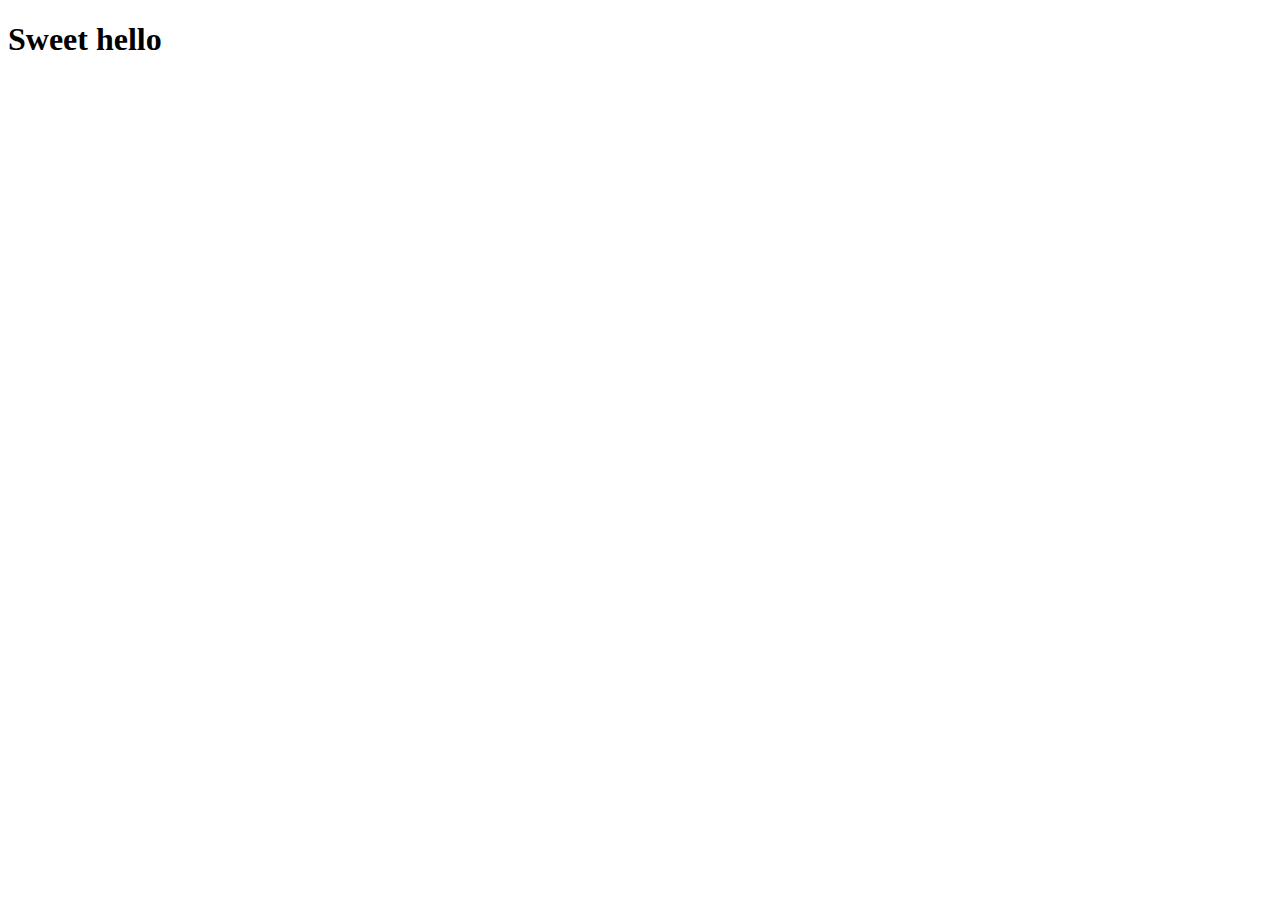
==== index.html @ 2919007a "add index" ====
<!DOCTYPE html>
<html lang="en">
<head>
    <meta charset="UTF-8">
    <meta name="viewport" content="width=device-width, initial-scale=1.0">
    <title>Document</title>
</head>
<body>
    <h1>Sweet hello</h1>
</body>
</html>
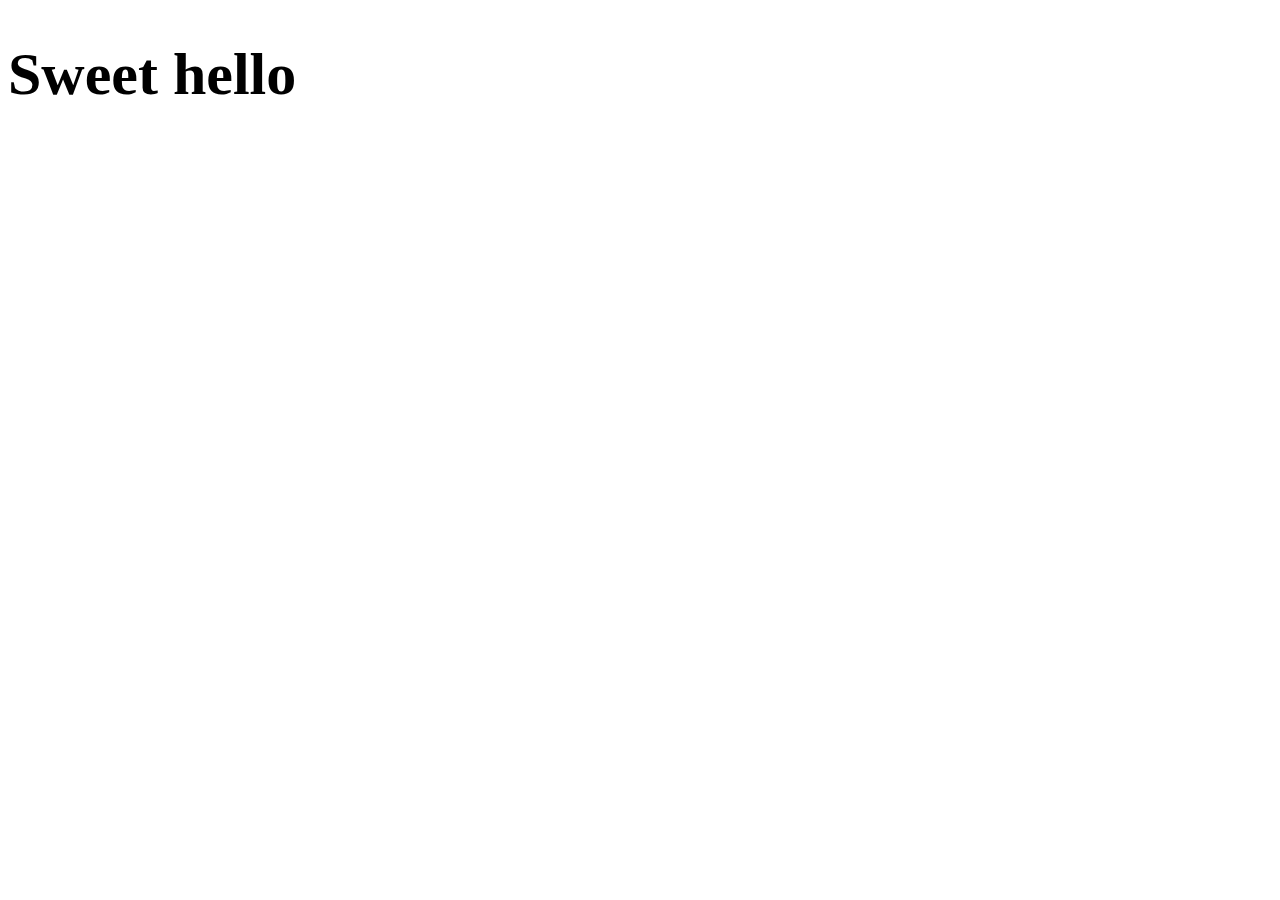
==== commit b68cce82: "add styles file and folder" ====
--- a/index.html
+++ b/index.html
@@ -4,6 +4,7 @@
     <meta charset="UTF-8">
     <meta name="viewport" content="width=device-width, initial-scale=1.0">
     <title>Document</title>
+    <link rel="stylesheet" href="/assets/styles/style.css">
 </head>
 <body>
     <h1>Sweet hello</h1>
--- a/assets/styles/style.css
+++ b/assets/styles/style.css
@@ -0,0 +1,3 @@
+h1 {
+    font-size: 60px;
+}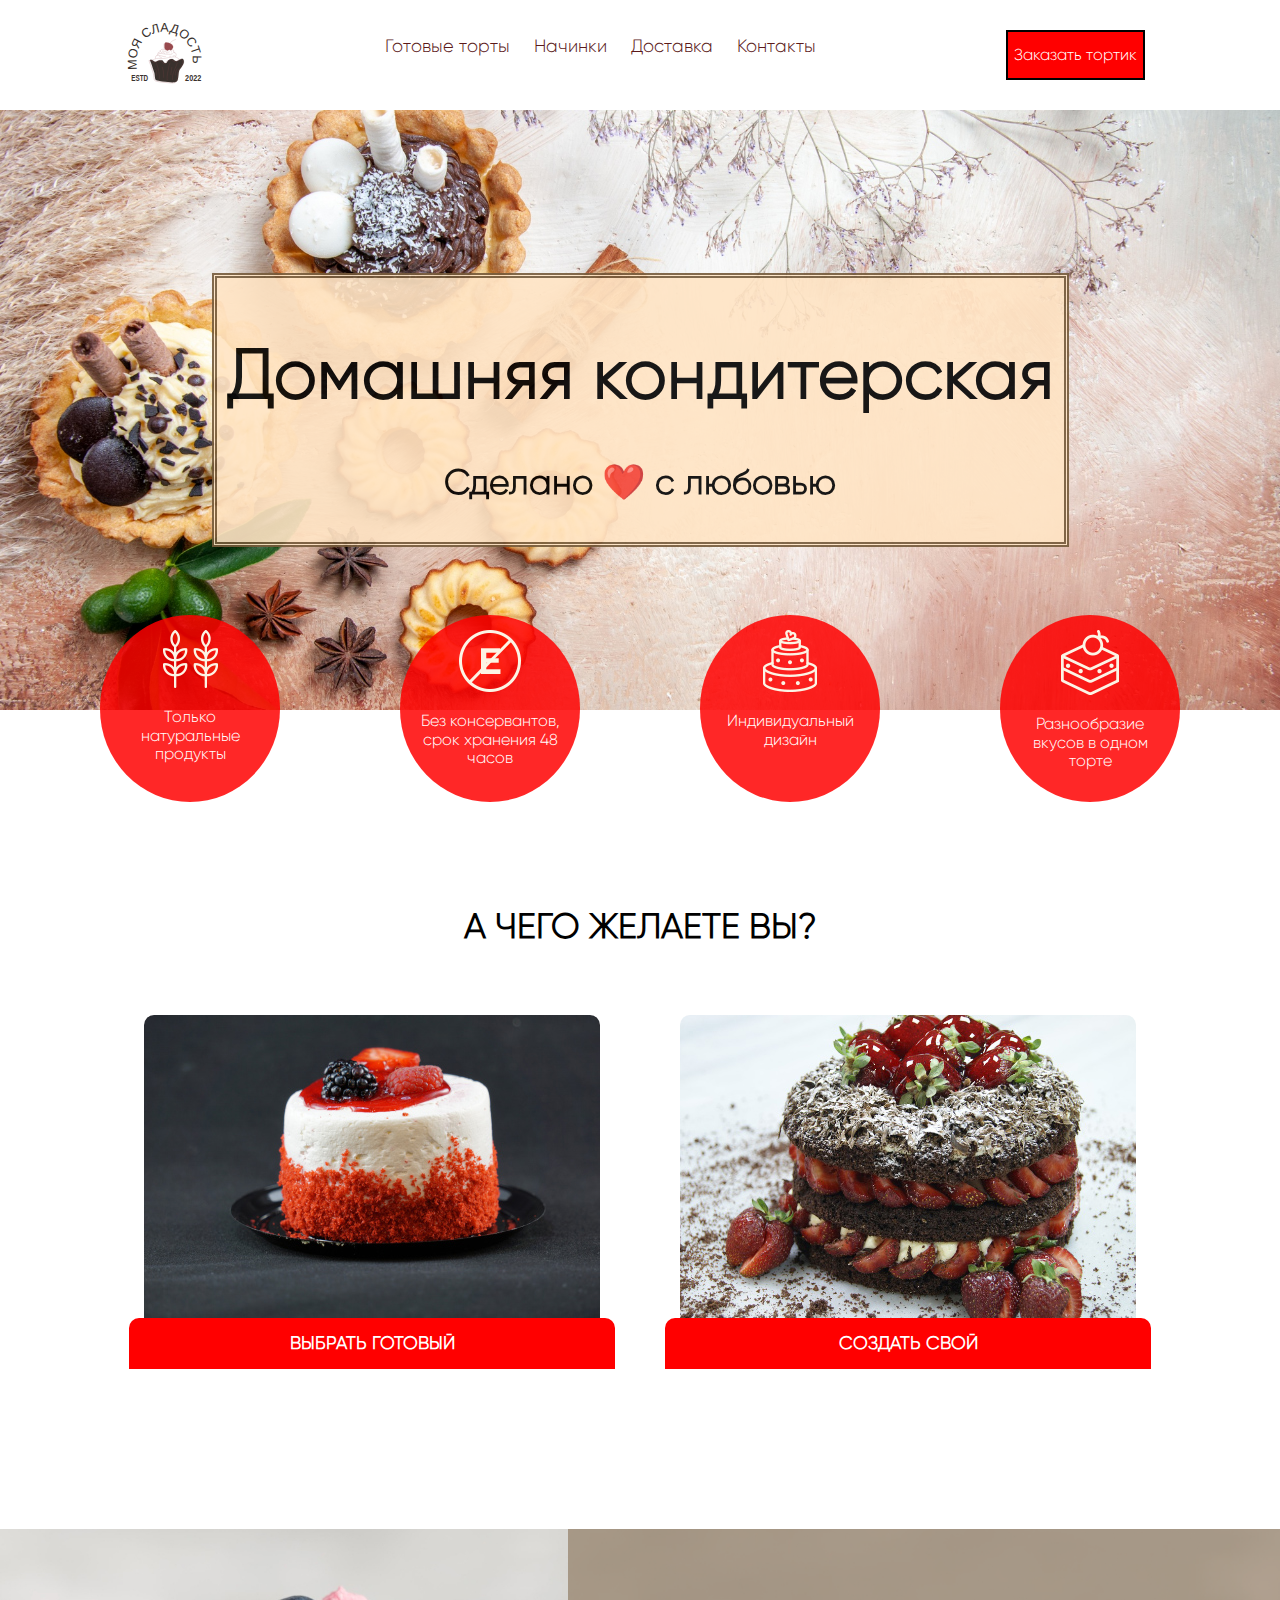
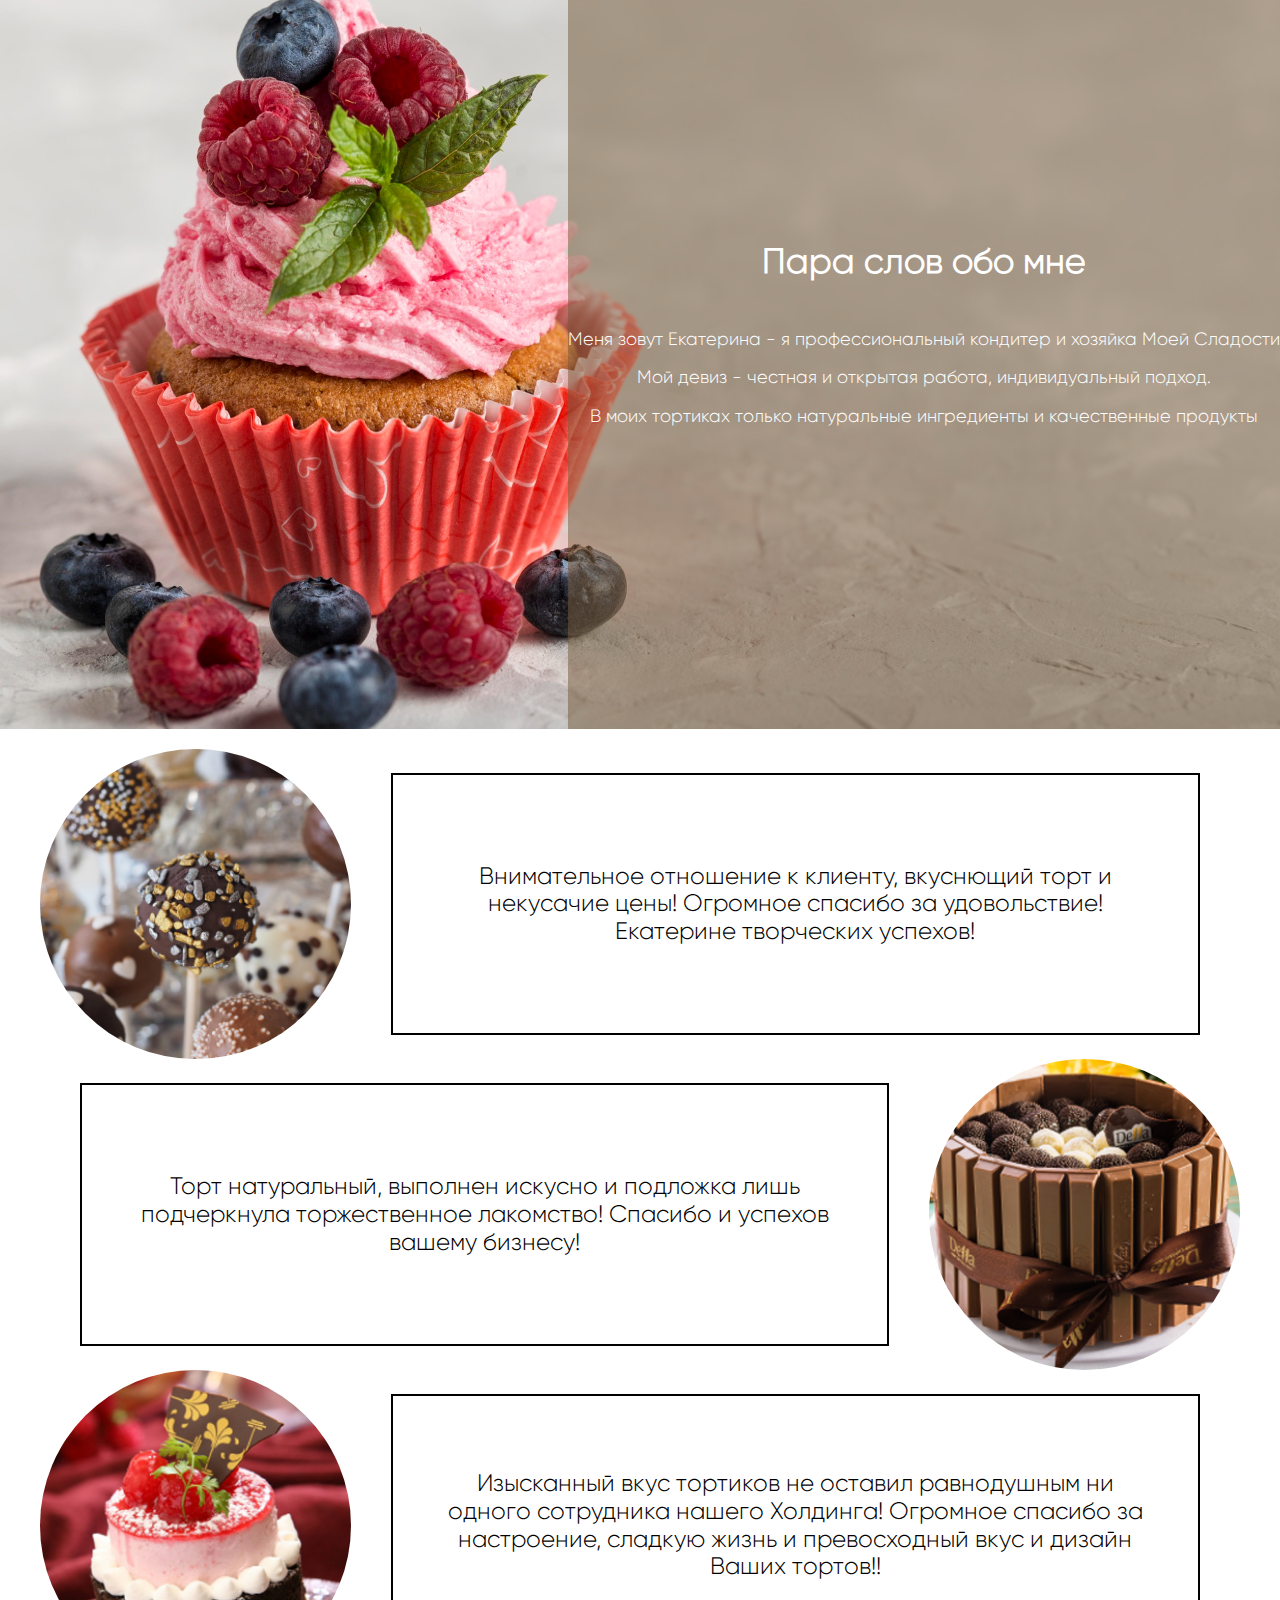
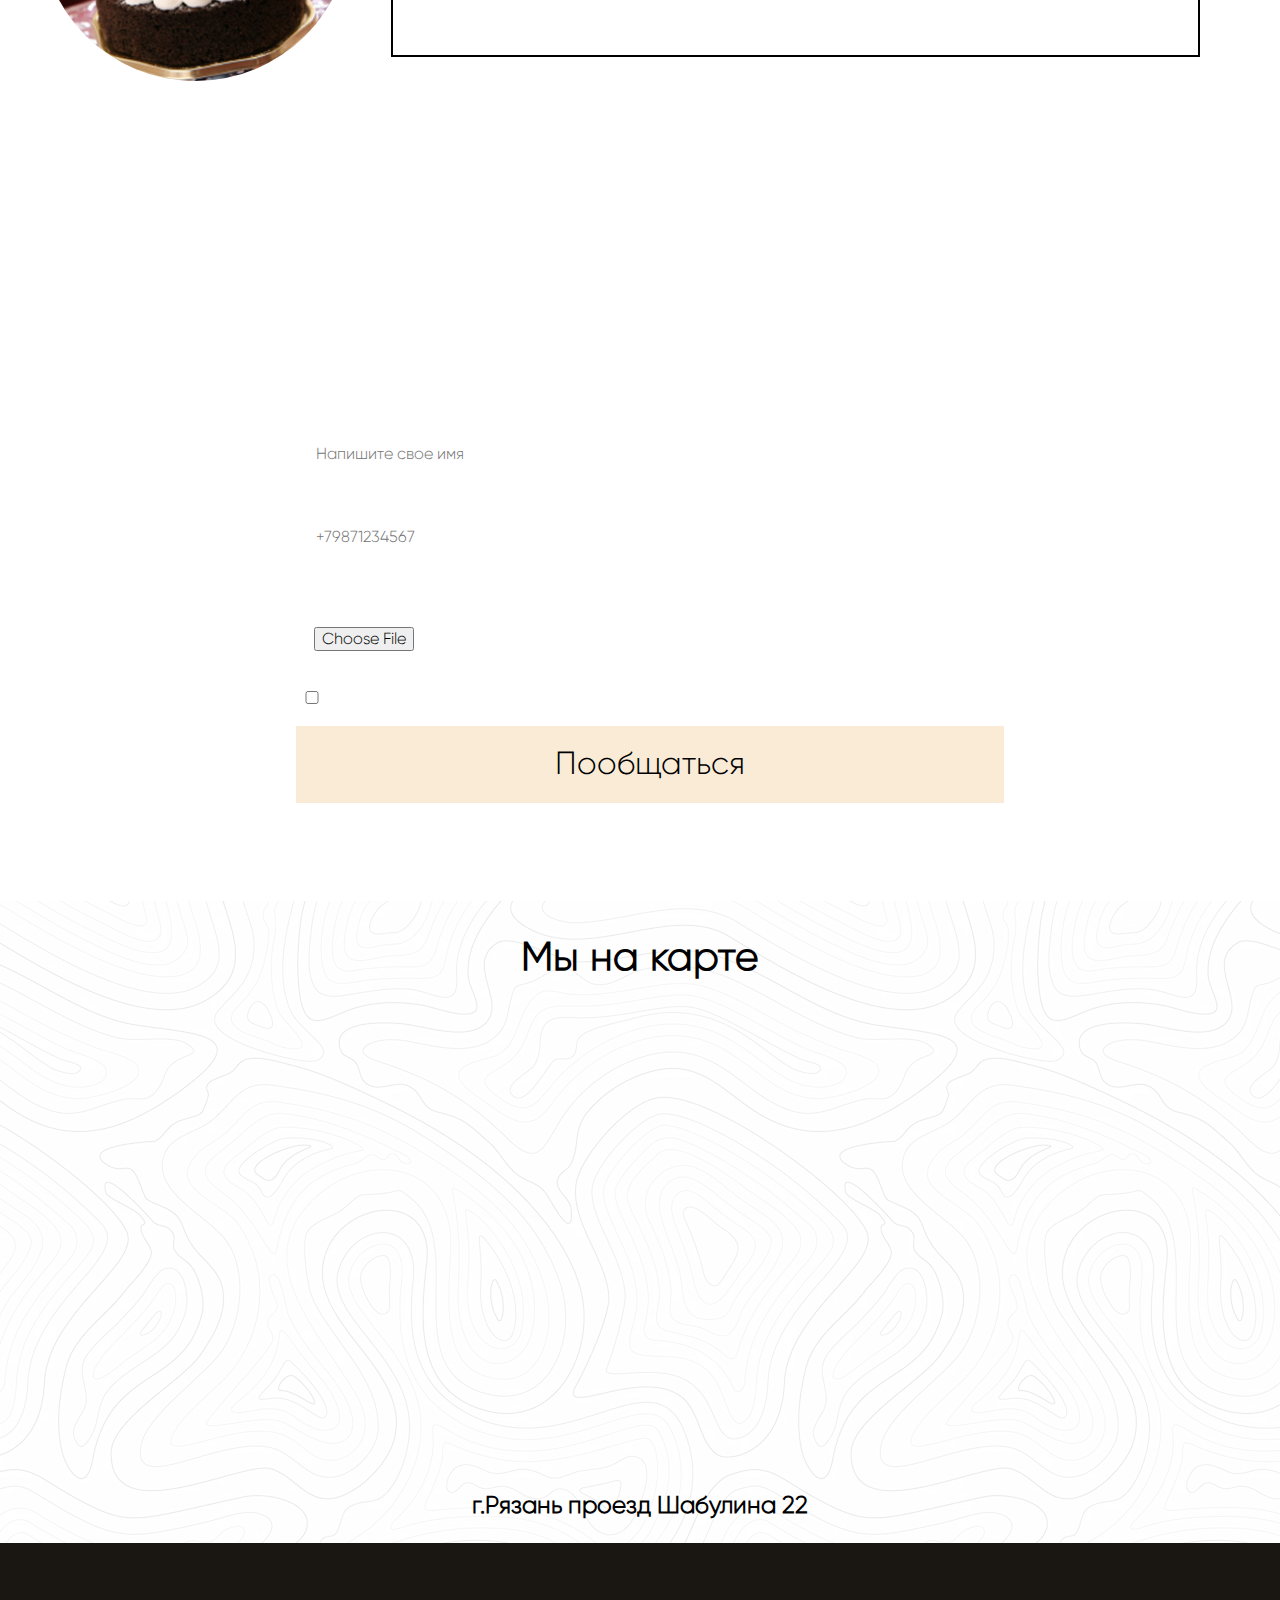
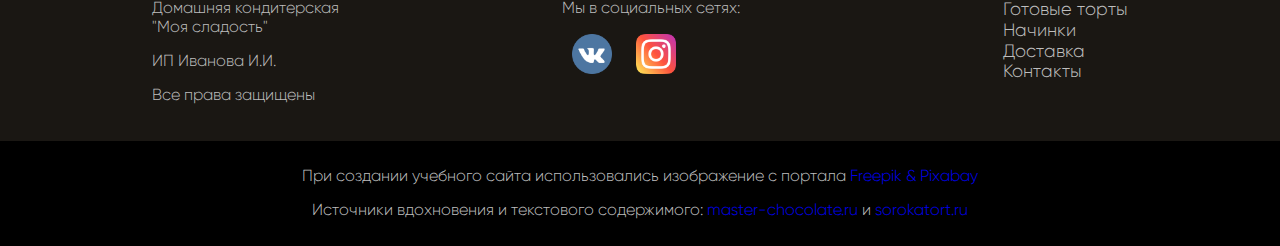
==== commit 9f358158: "Add files via upload" ====
--- a/index.html
+++ b/index.html
@@ -1,12 +1,248 @@
-<!DOCTYPE html>
-<html lang="en">
-<head>
-    <meta charset="UTF-8">
-    <meta name="viewport" content="width=device-width, initial-scale=1.0">
-    <title>Document</title>
-    <link rel="stylesheet" href="/assets/styles/style.css">
-</head>
-<body>
-    <h1>Sweet hello</h1>
-</body>
+<!DOCTYPE html>
+<html lang="en">
+<head>
+    <meta charset="UTF-8">
+    <meta http-equiv="X-UA-Compatible" content="IE=edge">
+    <meta name="viewport" content="width=device-width, initial-scale=1.0">
+    <title>Сладость</title>
+    <link rel="stylesheet" href="assets/styles/normalize.css">
+    <link rel="stylesheet" href="assets/styles/style.css">
+
+</head>
+<body>
+    <!-- Шапка сайта -->
+    <header>
+<div class="container" >
+            <nav>
+                <a href="index.html">
+                    <img src="assets/img/logo.svg" alt="logo" class="logo" width="80">
+                </a>
+                <ul>
+                    <li><a href="cakes.html">Готовые торты</a></li>
+                    <li><a href="filling.html">Начинки</a></li>
+                    <li><a href="delivery.html">Доставка</a></li>
+                    <li><a href="index.html#feedback">Контакты</a></li>
+                </ul>
+                <button>Заказать тортик</button>
+            </nav>
+</div>
+    </header>
+
+
+    <!-- Секция для главного рекламного баннера -->
+    <section class="banner">
+        <div class="content">
+                <h1>Домашняя кондитерская</h1>
+                <h2>Сделано ❤️ с любовью</h2>
+
+        </div>
+    </section>
+
+
+    <!-- Наши преимущества -->
+
+        <section class="advantages">
+            <div class="container" >
+            <div class="content">
+                <div class="advantage">
+                    <img src="assets/img/icons/icon_1.png" alt="натуральные продукты">
+                    <p>Только<br> натуральные продукты</p>
+                </div>
+                <div class="advantage">
+                    <img src="assets/img/icons/icon_2.png" alt="без консервантов">
+                    <p>Без консервантов,<br> срок хранения 48 часов</p>
+                </div>
+                <div class="advantage">
+                    <img src="assets/img/icons/icon_3.png" alt="Индивидуальный дизайн">
+                    <p>Индивидуальный дизайн</p>
+                </div>
+                <div class="advantage">
+                    <img src="assets/img/icons/icon_4.png" alt="разные вкусы">
+                    <p>Разнообразие вкусов в одном торте</p>
+                </div>
+            </div>
+        </div>
+        </section>
+
+
+
+    <!-- Секция для выбора услуг -->
+    <section class="select">
+        <div class="container">
+        <div class="content">
+            <h2>А ЧЕГО ЖЕЛАЕТЕ ВЫ?</h2>
+            <div class="select_caces">
+                <div class="select_cake">
+                    <img src="assets/img/select-cake-1.jpg" alt="выбрать готовый торт">
+                    <a href="cakes.html">ВЫБРАТЬ ГОТОВЫЙ</a>
+                </div>
+                <div class="select_cake">
+                    <img src="assets/img/select-cake-2.jpg" alt="Создать свой">
+                    <a href="index.html#feedback">СОЗДАТЬ СВОЙ</a>
+                </div>
+            </div>
+            </div>
+        </div>
+    </section>
+
+    <!-- Секция с блоком о компании -->
+    <section class="about"> 
+<!-- <div class="container" > -->
+            <div class="about_wrap">
+                <h2>Пара слов обо мне</h2>
+                <div class="about_text">
+                    <p>Меня зовут Екатерина - я профессиональный кондитер и хозяйка 
+                        Моей Сладости</p>
+                    <p>Мой девиз - честная и открытая работа, индивидуальный подход.
+                    </p>
+                    <p>В моих тортиках только натуральные ингредиенты и 
+                        качественные продукты</p>
+                </div>
+            </div>
+<!-- </div> -->
+    </section>
+
+    <!-- Секция с отзывами клиентов -->
+    <section class="reviews">
+<div class="container" >
+            <div class="content">
+                <div class="review">
+                    <div class="review_text">
+                        <img src="assets/img/reviews/review-1.jpg" alt="review1">
+                        <blockquote>Внимательное отношение к клиенту, вкуснющий торт и 
+                            некусачие цены! Огромное спасибо за удовольствие! Екатерине 
+                            творческих успехов!</blockquote>
+                            
+                    </div>
+                </div>
+                <div class="review" id="naoborot">
+                    <div class="review_text">
+                        <blockquote>Торт натуральный, выполнен искусно и подложка лишь 
+                            подчеркнула торжественное лакомство! Спасибо и успехов вашему 
+                            бизнесу!</blockquote>
+                        <img src="assets/img/reviews/review-2.jpg" alt="review2">
+    
+                    </div>
+                </div>
+                <div class="review">
+                    <div class="review_text">
+                        <img src="assets/img/reviews/review-3.jpg" alt="review3">
+                        <blockquote>Изысканный вкус тортиков не оставил равнодушным ни одного 
+                            сотрудника нашего Холдинга! Огромное спасибо за настроение, сладкую 
+                            жизнь и превосходный вкус и дизайн Ваших тортов!!
+                            </blockquote>
+                    </div>
+                </div>
+            </div>
+</div>
+    </section>
+
+    <!-- Форма обратной связи -->
+    <section class="feedback" id="feedback">
+        <div class="content">
+            <h2>Готов к заказу или не можешь определиться? Звони!</h2>
+            <a href="tel:+79991234567">
+                <h3>+7 (999) 123-45-67</h3>
+            </a>
+            <h4>или оставь свой номер и мы перезвоним сами</h4>
+            <form action="answer.html">
+            <div class="form_contact">
+                <input type="text" 
+                placeholder="Напишите свое имя" 
+                required pattern="[A-Za-zА-Яа-яЁё]{2,}"
+                name="" 
+                id="">
+                
+                <input 
+                type="tel" 
+                title="Например +79871234567" 
+                placeholder="+79871234567" 
+                required pattern="[0-9]{11}"
+                name="tel-number" 
+                id="tel-number">
+            
+            
+            </div>
+            <div class="form_download">
+                ЕСТЬ ФОТО ПРИМЕРА?
+                <label for="download">ЗАГРУЖАЙ ЗДЕСЬ</label>
+                <input type="file" 
+                name="download" 
+                id="download"
+                accept=".png, .jpg, .jpeg"
+                >
+
+            </div>
+            <div class="form_submit">
+                <input type="checkbox" 
+                name="personal" 
+                id="personal">
+                <label for="personal">Я согласен на обработку персональных данных</label>
+                <input type="submit" value="Пообщаться">
+
+
+
+
+
+            </div>
+           </form>
+        </div>
+    </section>
+
+
+    <!-- Секция с картой -->
+    <section class="map">
+        <div class="content">
+            <h2>Мы на карте</h2>
+            <iframe src="https://www.google.com/maps/embed?pb=!1m18!1m12!1m3!1d2307.9755323987715!2d39.664389!3d54.6572559!2m3!1f0!2f0!3f0!3m2!1i1024!2i768!4f13.1!3m3!1m2!1s0x4149e2deec0441eb%3A0x2043559af0b2c6e8!2z0L_RgC4g0KjQsNCx0YPQu9C40L3QsCwgMjIsINCg0Y_Qt9Cw0L3RjCwg0KDRj9C30LDQvdGB0LrQsNGPINC-0LHQuy4sIDM5MDAxMA!5e0!3m2!1sru!2sru!4v1700488167716!5m2!1sru!2sru" 
+            width="1000" height="450" 
+            style="border:0;" allowfullscreen="" 
+            loading="lazy" referrerpolicy="no-referrer-when-downgrade"></iframe>
+            <h3>г.Рязань проезд Шабулина 22</h3>
+        </div>
+    </section>
+
+    <!-- Подвал сайта -->
+    <footer>
+<div class="container" >
+            <div class="content">
+                <div class="footer_main">
+                    <div class="footer_info">
+                        <p>Домашняя кондитерская<br>"Моя сладость"</p>
+                        <p>ИП Иванова И.И.</p>
+                        <p>Все права защищены</p>
+                    </div>
+                    <div class="footer_social">
+                        <p>Мы в социальных сетях:</p>
+    
+                        <a href="vk.com">
+                            <img width="40px" src="assets/img/icons/vk.png" alt="vk_icon">
+                            <!-- Вконтакте -->
+                        </a>
+    
+                        <a href="insta.com">
+                            <img width="40px" src="assets/img/icons/insta.png" alt="insta_icon">
+                            <!-- Инста -->
+                        </a>
+                    </div>
+                    <div class="footer_menu">
+                        <nav>
+                            <ul>
+                                <li>Готовые торты</li>
+                                <li>Начинки</li>
+                                <li>Доставка</li>
+                                <li>Контакты</li>
+                            </ul>
+                        </nav>
+                    </div>
+                </div>
+
+            </div>
+</div>
+<div class="footer_add">
+    <p>При создании учебного сайта использовались изображение с портала <a href="https://freepik.com">Freepik & Pixabay</a> </p>
+    <p>Источники вдохновения и текстового содержимого: <a href="https://master-chocolate.ru">master-chocolate.ru</a> и <a href="https://sorokatort.ru">sorokatort.ru</a> </p>
+</div>
+    </footer>
+</body>
 </html>--- a/assets/styles/style.css
+++ b/assets/styles/style.css
@@ -1,3 +1,440 @@
-h1 {
-    font-size: 60px;
+@import url('https://fonts.googleapis.com/css2?family=Comforter&family=Rubik+Moonrocks&display=swap');
+
+
+@font-face {
+    font-family: 'Gilroy';
+    src: url('../fonts/Gilroy/Gilroy-Light.otf');
+    font-weight: normal;
+    font-style: normal;
+}
+
+body {
+    /* font-family: 'Arial', sans-serif; */
+    font-family: 'Gilroy', sans-serif;
+    padding: 0;
+    /* background-color: bisque; */
+}
+
+
+h1, h2, h3 {
+        /* font-family: 'Comforter', cursive; */
+    font-family: 'Gilroy', sans-serif;
+}
+
+h1 {
+    font-size: 70px;
+}
+
+h2 {
+    font-size: 35px;
+}
+
+h3 {
+    font-size: 24px;
+}
+
+
+.container {
+    display: block;
+    max-width: 1200px;
+    margin: auto;
+    padding: 20px
+}
+
+a {
+    text-decoration: none;
+}
+
+/* HEADER */
+header nav {
+    display: flex;
+    justify-content: space-around;
+}
+
+header nav ul {
+    list-style-type: none;
+    padding-inline-start: 0px;
+
+}
+
+header nav ul li {
+    display: inline;
+    font-size: large;
+
+}
+
+header nav ul li a {
+    color: rgb(91, 25, 25);
+    padding: 10px;
+}
+
+header button {
+    background-color: red;
+    color: white;
+    border: black 2px solid;
+    margin: 10px;
+    cursor: pointer;
+}
+
+/* BANNER */
+
+.banner {
+    background-image: url('../img/backs/top-view-from-afar-sweets-cinnamon-cupcakes-cookies-citrus-fruits-star-anise.jpg');
+    background-position: center center;
+    background-size: cover;
+    min-height: 600px;
+    display: flex;
+    align-items: center;
+    text-align: center;
+
+}
+
+.banner .content {
+    margin: auto;
+    font-size: xx-large;
+    color: black;
+    border : 5px double rgb(117, 90, 58);
+    padding: 10px;
+    background-color: bisque; 
+    filter: opacity(0.9);
+}
+
+/* ADVANTAGES */
+
+.advantages {
+    margin: -140px;
+}
+
+.advantages .content {
+    /* background-color: rgb(117, 90, 58); */
+    display: flex;
+    justify-content: space-around;
+}
+
+.advantages .content .advantage {
+    color: white;
+    margin-top: 25px;
+    margin-bottom: 25px;
+    margin-left: 20px;
+    margin-right: 20px;
+    text-align: center;
+    max-width: 150px;
+}
+
+.advantage {
+    border-radius: 50%;
+    background-color: rgba(255, 0, 0, 0.847);
+    padding: 15px;
+    /* box-shadow: 0px 0px 50px rgba(255, 0, 0, 0.5); */
+}
+
+.advantage:hover {
+    /* box-shadow: 0px 0px 50px rgba(0, 0, 0, 0.5); */
+}
+
+
+/* SELECT */
+
+
+
+.select {
+    margin-top: 150px;
+    margin-bottom: 100px;
+    min-height: 500px;
+    display: flex;
+    justify-content: center;
+    align-items: center;
+    text-align: center;
+    /* background-color: rgb(117, 90, 58, 0.5) */
+}
+
+.select .content {
+    display: flex;
+    flex-direction: column;
+    justify-content: space-around;
+    align-items: center;
+    text-align: center;
+    margin: auto;
+}
+
+
+.select h2 {
+    text-align: center;
+}
+
+.select_caces {
+    display: flex;
+
+}
+
+.select_cake {
+    /* margin-right: auto; */
+    display: flex;
+    flex-direction: column;
+    align-items: center;
+    margin: 20px;
+    padding: 20px;
+}
+    
+.select_cake img {
+    border-radius: 10px 10px 0px 0px;
+}
+
+.select_cake a {
+    margin: 0px;
+    padding: 20px;
+    border-radius: 10px 10px 0px 0px;
+
+    background-color: red;
+    padding: 15px;
+    display: block;
+    width: 100%;
+    text-align: center;
+    font-size: large;
+    font-weight: 700;
+    color: white;
+    justify-content: space-around;
+}
+
+/* ABOUT */
+
+.about {
+    background-image: url('../img/backs/front-view-view-tasty-cupcake-with-strawberry-cream.jpg');
+    background-position: center center;
+    background-size: cover;
+    min-height: 800px;
+    display: flex;
+    align-items: center;
+    justify-content: flex-end;
+    /* background-color: bisque; */
+    /* text-align: center; */
+    
+}
+
+.about_wrap {
+    display: flex;
+    flex-direction: column;
+    justify-content: center;
+    align-items: center;
+    text-align: center;
+    background-color: rgb(117, 90, 58, 0.5);
+    min-height: 800px;
+
+}
+
+.about_wrap h2 {
+    color: white;
+}
+
+.about_text {
+    font-size: large;
+    font-weight: 100;
+    color: white;
+
+}
+
+/* REVIEWS */
+
+.reviews .content {
+    display: flex;
+    flex-direction: column;
+}
+
+.review_text {
+    display: flex;
+}
+
+#naoborot {
+    /* flex-direction: row-reverse; */
+}
+
+.review_text img {
+    width: 30%;
+    border-radius: 50%;
+}
+
+.review_text blockquote {
+   border: 2px solid black;
+   /* background-color: aqua; */
+   /* margin: 0.5rem;
+   padding: 0.5rem; */
+   width: 70%;
+   display: flex;
+   flex-direction: column;
+   justify-content: center;
+   align-items: center;
+   text-align: center;
+   /* vertical-align: baseline; */
+   /* vertical-align: middle; */
+   /* margin: auto; */
+   padding: 40px;
+   font-size: x-large;
+
+
+}
+
+.review {
+    display: flex;
+}
+
+/* FEEDBACK */
+
+.feedback, .feedback h3 {
+    color: white;
+}
+
+.feedback input {
+    width: 100%;
+    margin: 10px;
+    padding: 20px;
+    background: transparent;
+    border: white 2px solid;
+    color: white;
+
+}
+
+#download {
+    border: 0;
+    /* background-color: aqua; */
+}
+
+#personal {
+    width: 5%;
+}
+
+#feedback > div > form > div.form_submit > input[type=submit]:nth-child(3) {
+    width: 100%;
+    background-color: antiquewhite;
+    color: black;
+    font-size: xx-large;
+}
+}
+
+.feedback input::placeholder {
+    color: white;
+}
+
+.feedback input:active {
+    border: wheat 2px solid;
+}
+
+.feedback .content {
+    /* background-color: bisque; */
+    background-image: url('../img/backs/call.jpeg');
+    background-position: center center;
+    background-size: cover;
+    background-attachment: fixed;
+    min-height: 800px;
+    display: flex;
+    flex-direction: column;
+    align-items: center;
+    justify-content: center;
+}
+
+.feedback a {
+    font-size: x-large;
+    text-decoration: none;
+    color: black;
+
+}
+
+.feedback h2 {
+    font-size: xx-large;
+
+}
+
+/* MAP */
+
+/* .map {
+    position: relative;
+} */
+
+.map {
+    background: 
+    url(../img/patterns/p1.avif),
+    /* red; */
+    rgba(255, 255, 255, 0.883);
+    /* linear-gradient(#00A8DE, #FFF) fixed; */
+    /* background-image: url(../img/patterns/p1.avif); */
+     /* Режим наложения */
+    /* background-blend-mode: luminosity; */
+    background-blend-mode: screen;
+    display: flex;
+    align-items: center;
+    justify-content: center;
+    text-align: center;
+}
+
+.map .content {
+    /* background-color: rgb(89, 89, 89); */
+}
+
+.map iframe {
+    border: gray 2px solid;
+
+}
+
+.map h2 {
+    font-size: 40px;
+}
+
+/* .map::after {
+    background-color: white;
+    opacity: 0.6;
+    content: '';
+    position: absolute;
+    top: 0;
+    left: 0;
+    width: 100%;
+    height: 100%;
+} */
+
+/* FOOTER */
+
+footer {
+    background-color: rgb(26 23 19);
+    color: rgb(190, 190, 190);
+    padding-top: 20px;
+    padding-bottom: 0px;
+    margin: 0px;
+}
+
+.footer_main {
+    display: flex;
+    justify-content: space-around;
+}
+
+footer nav ul {
+    list-style-type: none;
+}
+
+footer nav ul li {
+    font-size: large;
+}
+
+.footer_add {
+    text-align: center;
+    background-color: black;
+    padding: 10px;
+}
+
+.footer_social a {
+    padding: 10px;
+    /* margin: auto;
+    text-align: center; */
+}
+
+
+
+/* Страница Начинки */
+
+section.filling-section .content{
+    display: flex;
+    flex-wrap: wrap;
+    /* flex-direction: row; */
+}
+
+section.filling-section .content h2 {
+    width: 100%;
+    text-align: center;
 }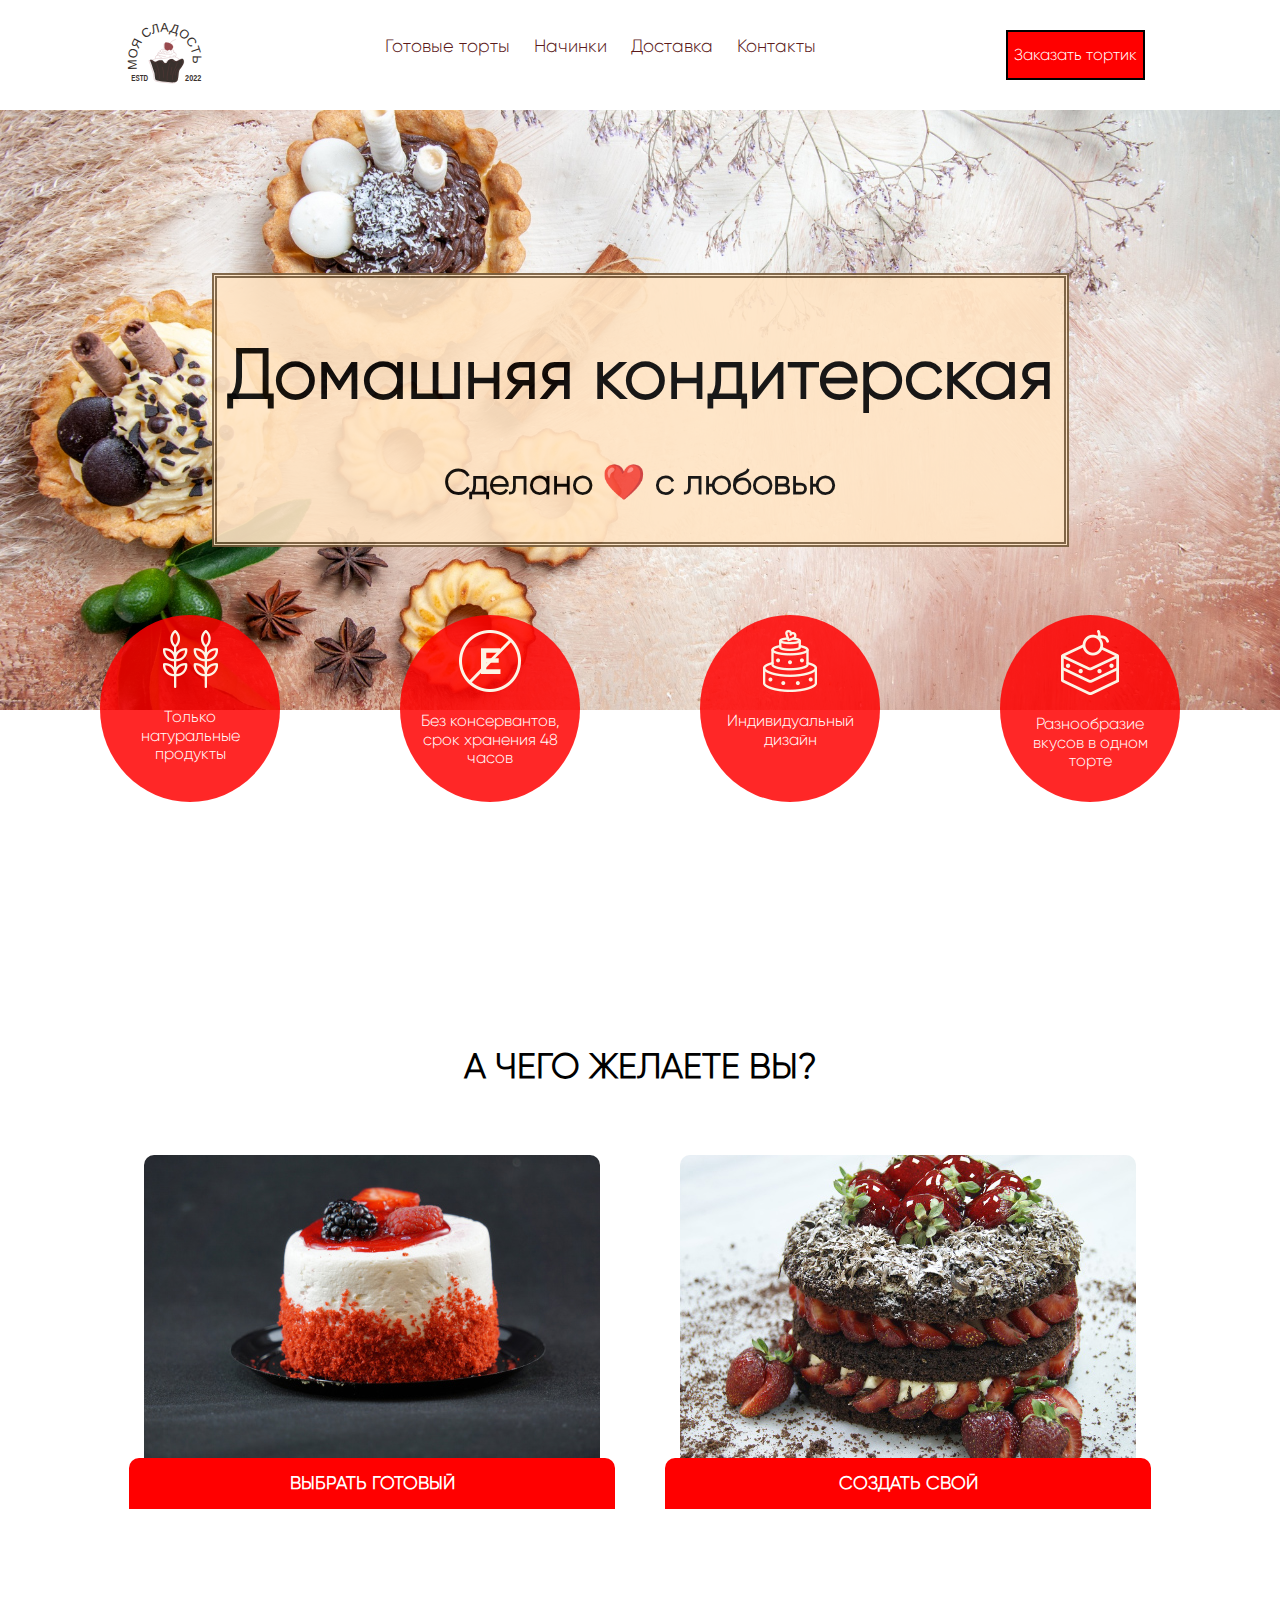
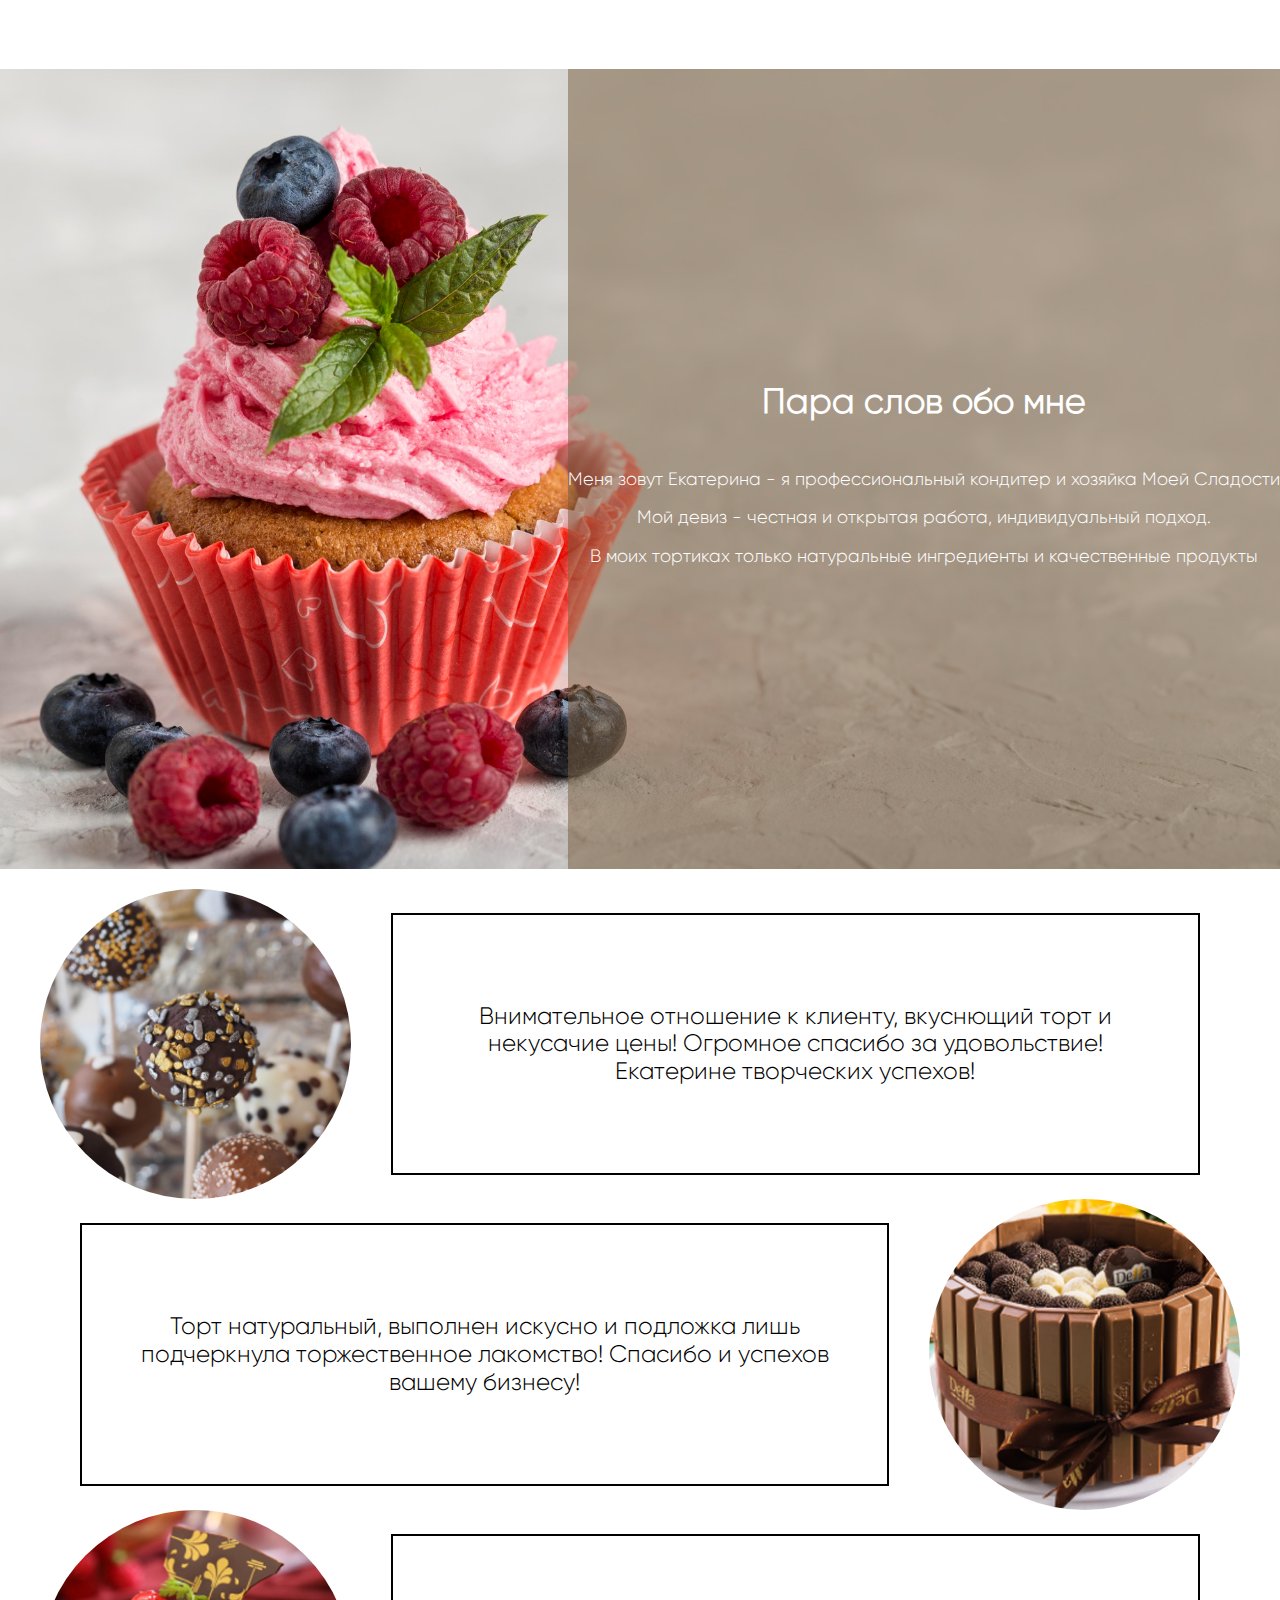
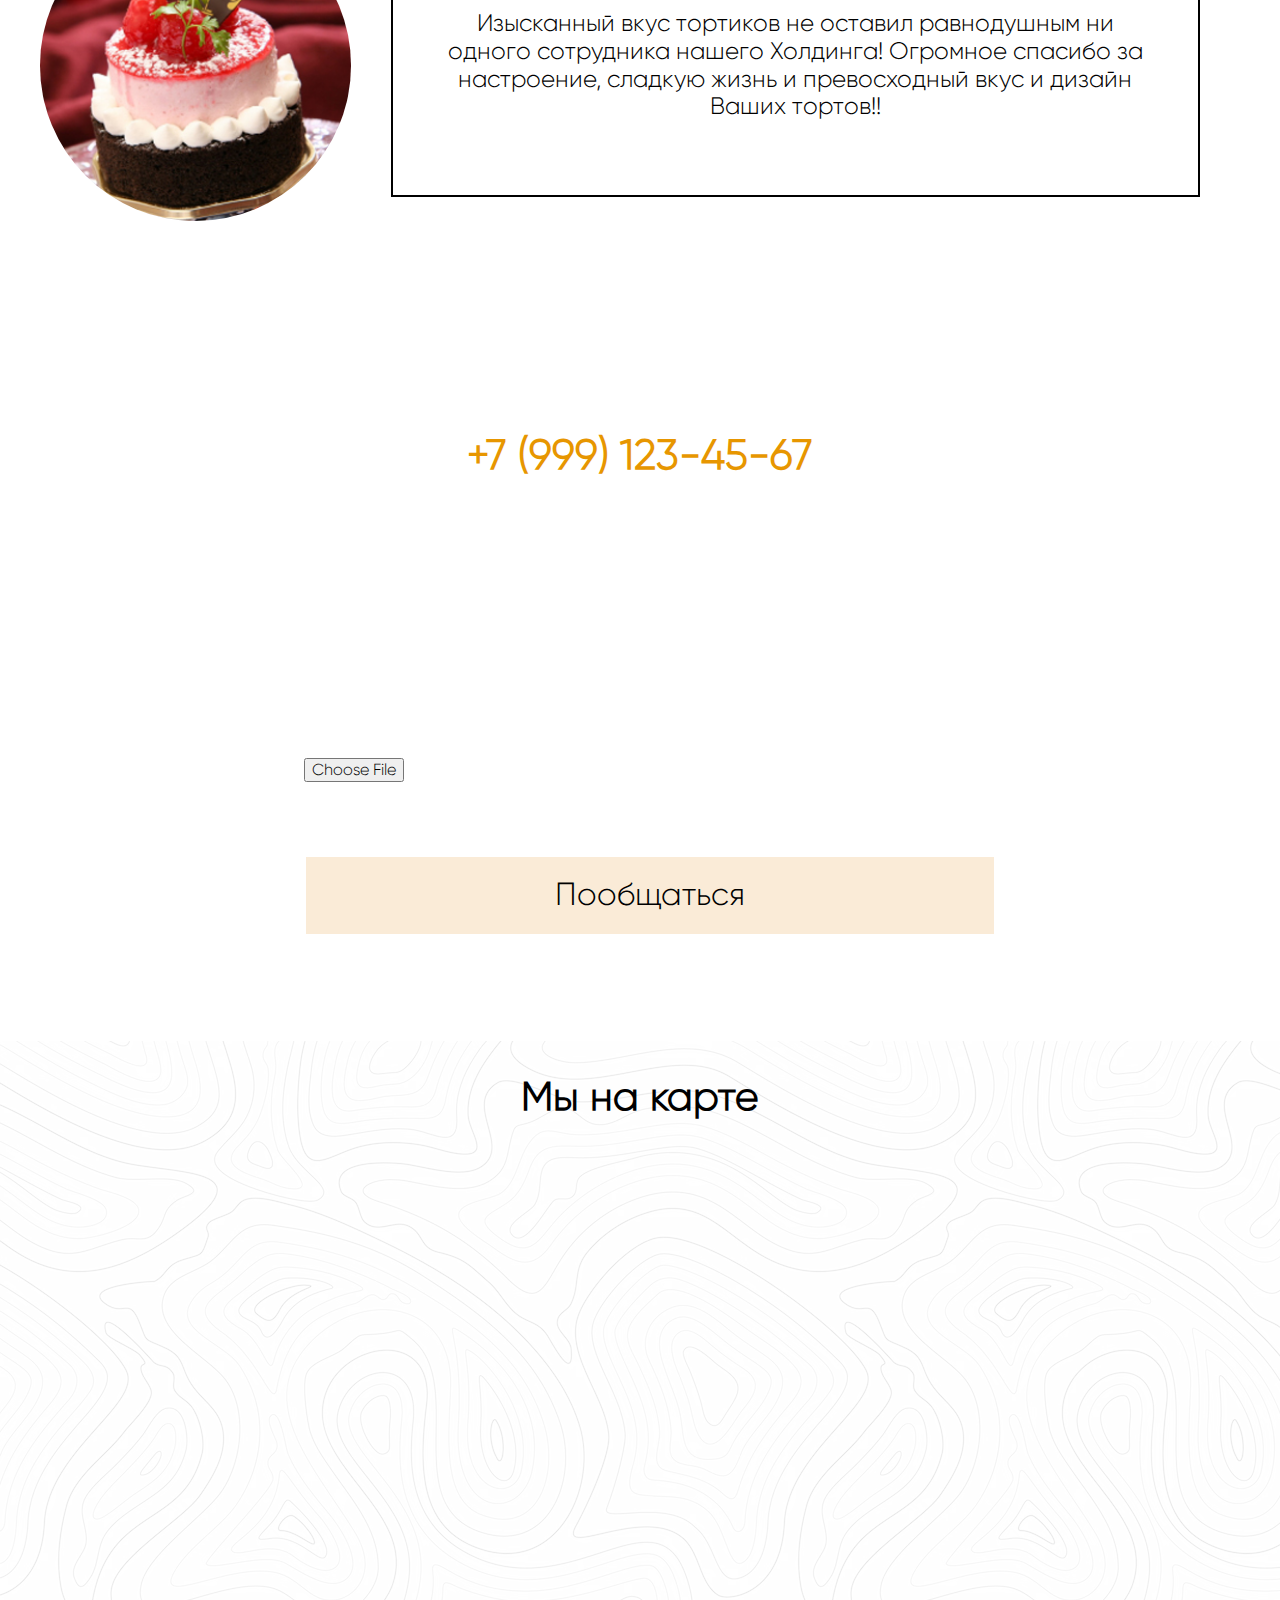
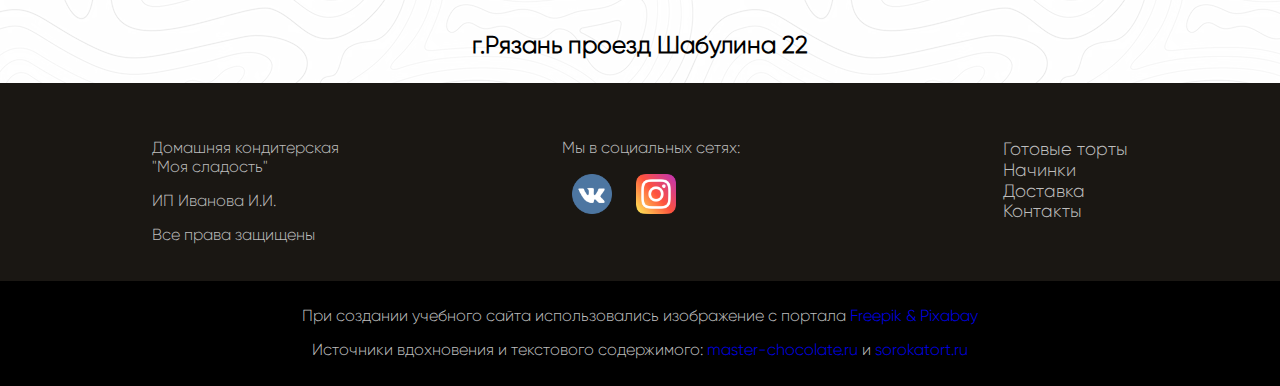
==== commit 6213b48a: "последний штрих" ====
--- a/index.html
+++ b/index.html
@@ -7,7 +7,7 @@
     <title>Сладость</title>
     <link rel="stylesheet" href="assets/styles/normalize.css">
     <link rel="stylesheet" href="assets/styles/style.css">
-
+    <link rel="stylesheet" href="assets/styles/mobile.css">
 </head>
 <body>
     <!-- Шапка сайта -->
@@ -140,11 +140,11 @@
     <!-- Форма обратной связи -->
     <section class="feedback" id="feedback">
         <div class="content">
-            <h2>Готов к заказу или не можешь определиться? Звони!</h2>
+            <h2>Готов заказать или не определился? Звони!</h2>
             <a href="tel:+79991234567">
                 <h3>+7 (999) 123-45-67</h3>
             </a>
-            <h4>или оставь свой номер и мы перезвоним сами</h4>
+            <h4>... или оставь свой номер и мы перезвоним</h4>
             <form action="answer.html">
             <div class="form_contact">
                 <input type="text" 
--- a/assets/styles/style.css
+++ b/assets/styles/style.css
@@ -1,5 +1,6 @@
-@import url('https://fonts.googleapis.com/css2?family=Comforter&family=Rubik+Moonrocks&display=swap');
-
+/* * {
+    box-sizing: border-box;
+} */
 
 @font-face {
     font-family: 'Gilroy';
@@ -9,46 +10,35 @@
 }
 
 body {
-    /* font-family: 'Arial', sans-serif; */
     font-family: 'Gilroy', sans-serif;
     padding: 0;
-    /* background-color: bisque; */
-}
-
-
-h1, h2, h3 {
-        /* font-family: 'Comforter', cursive; */
-    font-family: 'Gilroy', sans-serif;
-}
-
-h1 {
-    font-size: 70px;
-}
-
-h2 {
-    font-size: 35px;
-}
-
-h3 {
-    font-size: 24px;
-}
-
+}
+
+h1, h2, h3 {font-family: 'Gilroy', sans-serif;}
+h1 {font-size: 70px;}
+h2 {font-size: 35px;}
+h3 {font-size: 24px;}
+
+a {
+    text-decoration: none;
+}
 
 .container {
     display: block;
+    width: 100%;
     max-width: 1200px;
     margin: auto;
     padding: 20px
 }
 
-a {
-    text-decoration: none;
-}
-
-/* HEADER */
+
+
+/* #region HEADER */
+
 header nav {
     display: flex;
     justify-content: space-around;
+
 }
 
 header nav ul {
@@ -60,7 +50,6 @@
 header nav ul li {
     display: inline;
     font-size: large;
-
 }
 
 header nav ul li a {
@@ -76,7 +65,9 @@
     cursor: pointer;
 }
 
-/* BANNER */
+/* #endregion */
+
+/* #region BANNER */
 
 .banner {
     background-image: url('../img/backs/top-view-from-afar-sweets-cinnamon-cupcakes-cookies-citrus-fruits-star-anise.jpg');
@@ -99,14 +90,15 @@
     filter: opacity(0.9);
 }
 
-/* ADVANTAGES */
+/* #endregion */
+
+/* #region ADVANTAGES */
 
 .advantages {
-    margin: -140px;
+    margin-top: -140px;
 }
 
 .advantages .content {
-    /* background-color: rgb(117, 90, 58); */
     display: flex;
     justify-content: space-around;
 }
@@ -125,17 +117,11 @@
     border-radius: 50%;
     background-color: rgba(255, 0, 0, 0.847);
     padding: 15px;
-    /* box-shadow: 0px 0px 50px rgba(255, 0, 0, 0.5); */
-}
-
-.advantage:hover {
-    /* box-shadow: 0px 0px 50px rgba(0, 0, 0, 0.5); */
-}
-
-
-/* SELECT */
-
-
+}
+
+/* #endregion */
+
+/* #region SELECT */
 
 .select {
     margin-top: 150px;
@@ -145,7 +131,6 @@
     justify-content: center;
     align-items: center;
     text-align: center;
-    /* background-color: rgb(117, 90, 58, 0.5) */
 }
 
 .select .content {
@@ -196,7 +181,9 @@
     justify-content: space-around;
 }
 
-/* ABOUT */
+/* #endregion */
+
+/* #region ABOUT */
 
 .about {
     background-image: url('../img/backs/front-view-view-tasty-cupcake-with-strawberry-cream.jpg');
@@ -232,8 +219,9 @@
     color: white;
 
 }
-
-/* REVIEWS */
+/* #endregion */
+
+/* #region REVIEWS */
 
 .reviews .content {
     display: flex;
@@ -242,10 +230,6 @@
 
 .review_text {
     display: flex;
-}
-
-#naoborot {
-    /* flex-direction: row-reverse; */
 }
 
 .review_text img {
@@ -277,12 +261,77 @@
     display: flex;
 }
 
-/* FEEDBACK */
-
+/* #endregion */
+
+/* #region FEEDBACK */
+
+input[type=checkbox] {
+    position: relative;
+      cursor: pointer;
+}
+input[type=checkbox]:before {
+    content: "";
+    display: block;
+    position: absolute;
+    width: 30px;
+    height: 30px;
+
+    left: 10px;
+    top: -5px;
+    background-color:#ffffff;
+}
+input[type=checkbox]:checked:before {
+    content: "";
+    display: block;
+    position: absolute;
+    width: 30px;
+    height: 30px;
+
+    background-color:#ef3d1e;
+}
+input[type=checkbox]:checked:after {
+    content: "";
+    display: block;
+    width: 13px;
+    height: 20px;
+    border: solid white;
+    border-width: 0 2px 2px 0;
+    -webkit-transform: rotate(45deg);
+    -ms-transform: rotate(45deg);
+    transform: rotate(45deg);
+    position: absolute;
+    top: -6px;
+    left: 17px;
+}
+input[type=submit] {
+    cursor: pointer;
+   
+}
+input::placeholder {
+    font-weight: lighter;
+    opacity: 1;
+    color: rgb(255, 235, 210);
+    font-size: large;
+  }
+input[type=file] {
+	/* box-shadow: 0 0 0 0.2rem rgba(0,123,255,.25); */
+    margin: 0;
+    padding: 0px 0;
+    display: inline-block;
+}
+.form_contact {
+    color: white;
+
+}
+.form_contact input {
+    margin: 0;
+}
+.form_download {
+    margin-left: 10px;
+}
 .feedback, .feedback h3 {
     color: white;
 }
-
 .feedback input {
     width: 100%;
     margin: 10px;
@@ -292,32 +341,26 @@
     color: white;
 
 }
-
 #download {
     border: 0;
-    /* background-color: aqua; */
-}
-
+    padding-left: 0;
+    margin-left: 0;
+}
 #personal {
     width: 5%;
 }
-
 #feedback > div > form > div.form_submit > input[type=submit]:nth-child(3) {
     width: 100%;
     background-color: antiquewhite;
     color: black;
     font-size: xx-large;
 }
-}
-
 .feedback input::placeholder {
     color: white;
 }
-
 .feedback input:active {
     border: wheat 2px solid;
 }
-
 .feedback .content {
     /* background-color: bisque; */
     background-image: url('../img/backs/call.jpeg');
@@ -330,24 +373,26 @@
     align-items: center;
     justify-content: center;
 }
-
 .feedback a {
     font-size: x-large;
     text-decoration: none;
     color: black;
 
 }
-
 .feedback h2 {
     font-size: xx-large;
 
 }
-
-/* MAP */
-
-/* .map {
-    position: relative;
-} */
+#feedback > div > a > h3 {
+    color: rgb(231, 150, 0);
+    font-size: 42px;
+    margin: 5px auto;
+}
+
+/* #endregion */
+
+/* #region MAP */
+
 
 .map {
     background: 
@@ -365,9 +410,6 @@
     text-align: center;
 }
 
-.map .content {
-    /* background-color: rgb(89, 89, 89); */
-}
 
 .map iframe {
     border: gray 2px solid;
@@ -389,7 +431,10 @@
     height: 100%;
 } */
 
-/* FOOTER */
+
+/* #endregion */
+
+/* #region FOOTER */
 
 footer {
     background-color: rgb(26 23 19);
@@ -424,7 +469,7 @@
     text-align: center; */
 }
 
-
+/* #endregion */
 
 /* Страница Начинки */
 
--- a/assets/styles/mobile.css
+++ b/assets/styles/mobile.css
@@ -0,0 +1,73 @@
+@media screen and (max-width: 600px) {
+    header nav ul {
+        display: none;
+    }
+
+    header nav button {
+        display: block;
+    }
+
+    h1 {
+        font-size: xxx-large;
+    }
+
+    h2 {
+        font-size: xx-large;
+    }
+
+
+    .advantages {
+        margin: 0px;
+    }
+
+    .advantages .content {
+        flex-direction: row;
+        flex-wrap: wrap;
+        margin: 5px;
+        padding: auto;
+    }
+
+    .select_caces {
+        flex-direction: column;
+        margin: auto;
+        padding: auto;
+    }
+
+    .map iframe {
+        width: 100%;
+    }
+
+    .review_text img {
+        /* width: 100px; */
+        height: 30%;
+    }
+
+    .review_text blockquote {
+        width: 60%;
+        padding: 5px;
+        font-size: large;
+    }
+
+    .select_cake a {
+        width: 90%;
+    }
+
+    .select_cake img {
+        width: 90%;
+    }
+
+    .container {
+        padding: 0px;
+        margin: 0px;
+    }
+
+    form {
+        width: 90%;
+    }
+
+
+    .feedback input {
+        width: 80%;
+    }
+
+}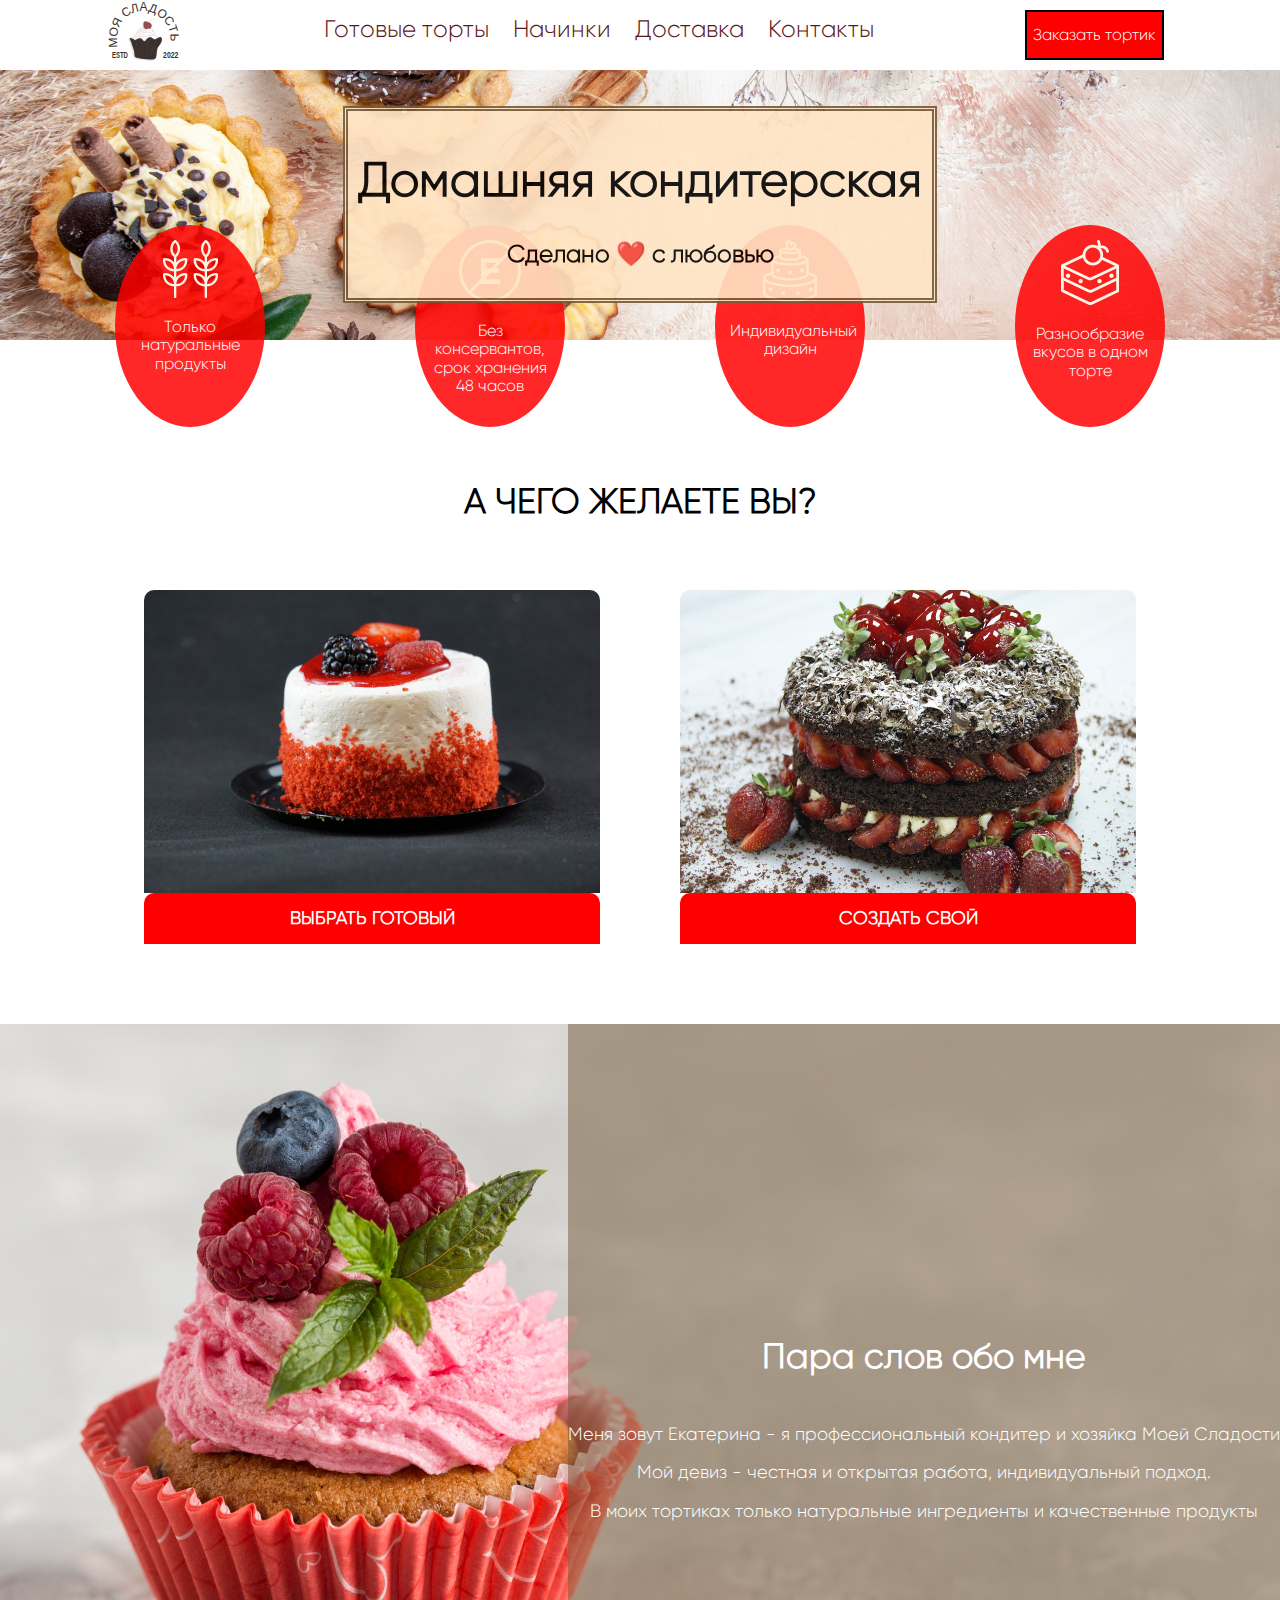
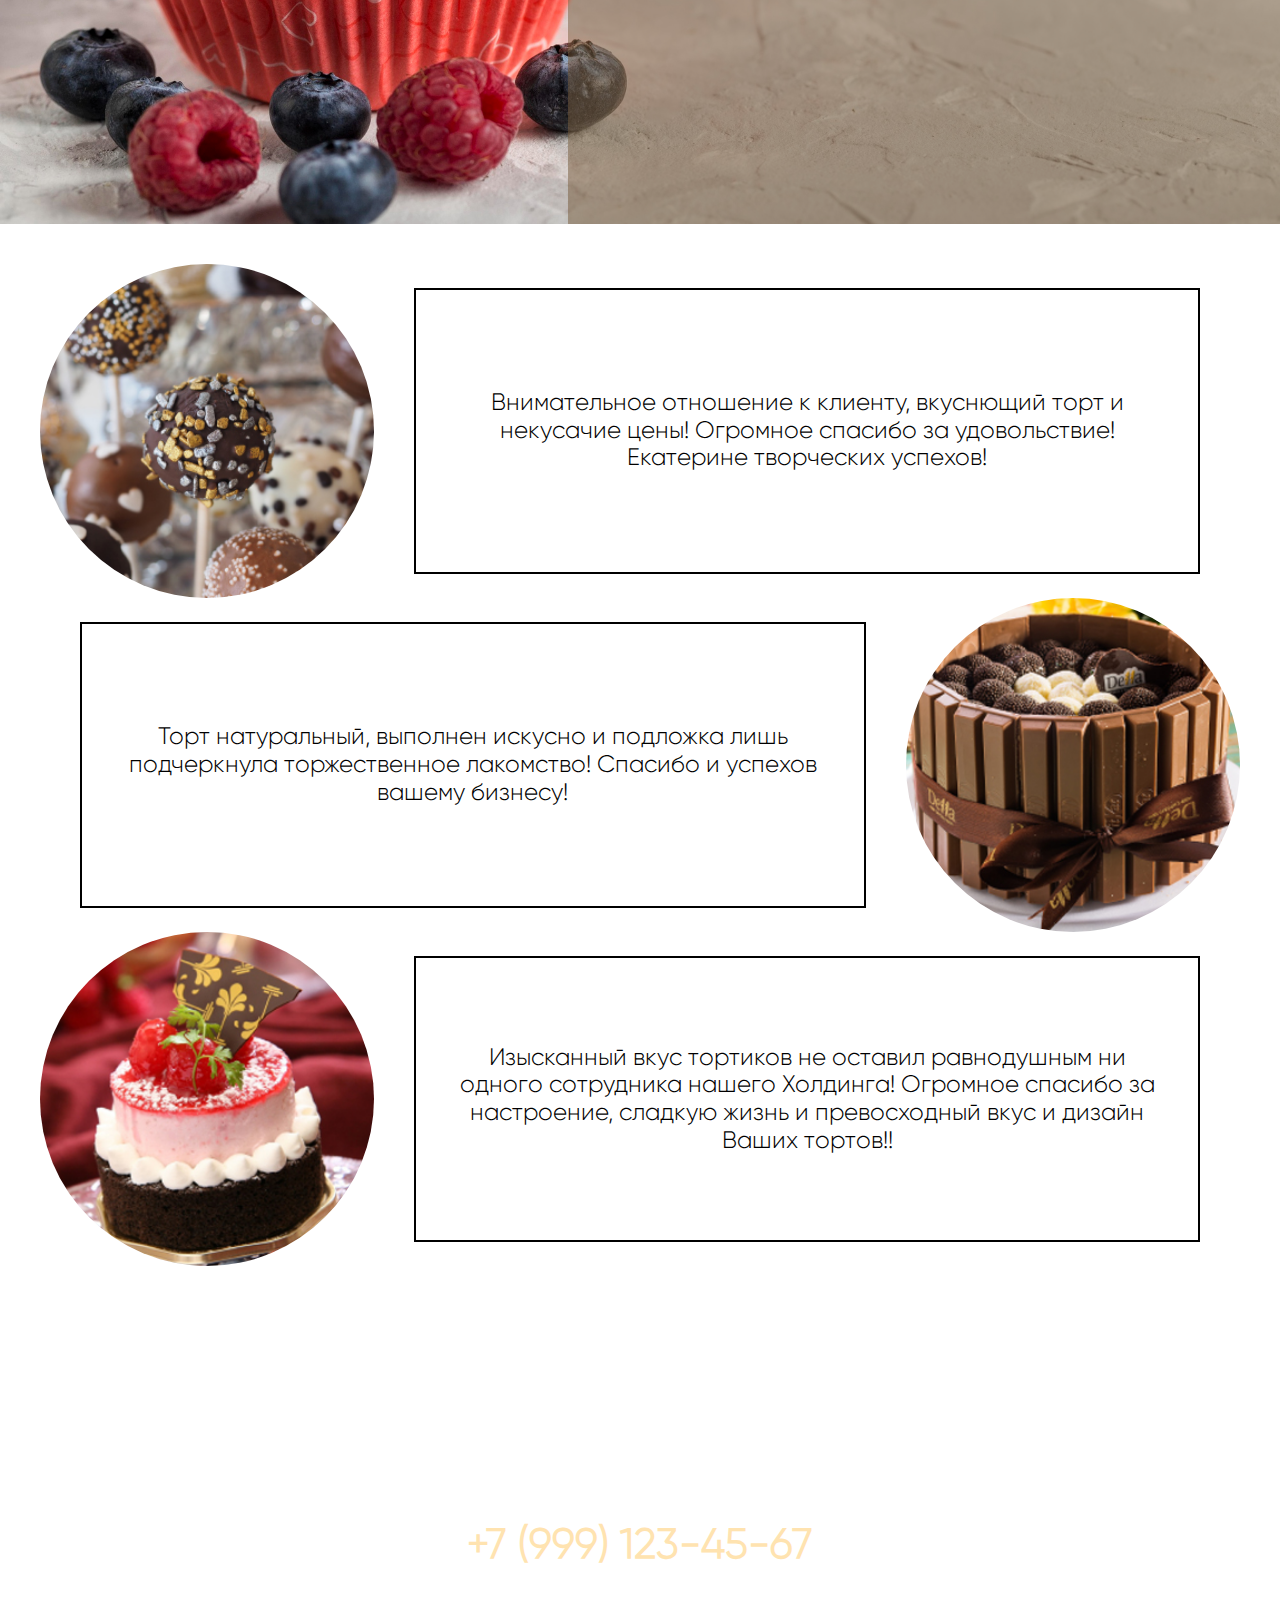
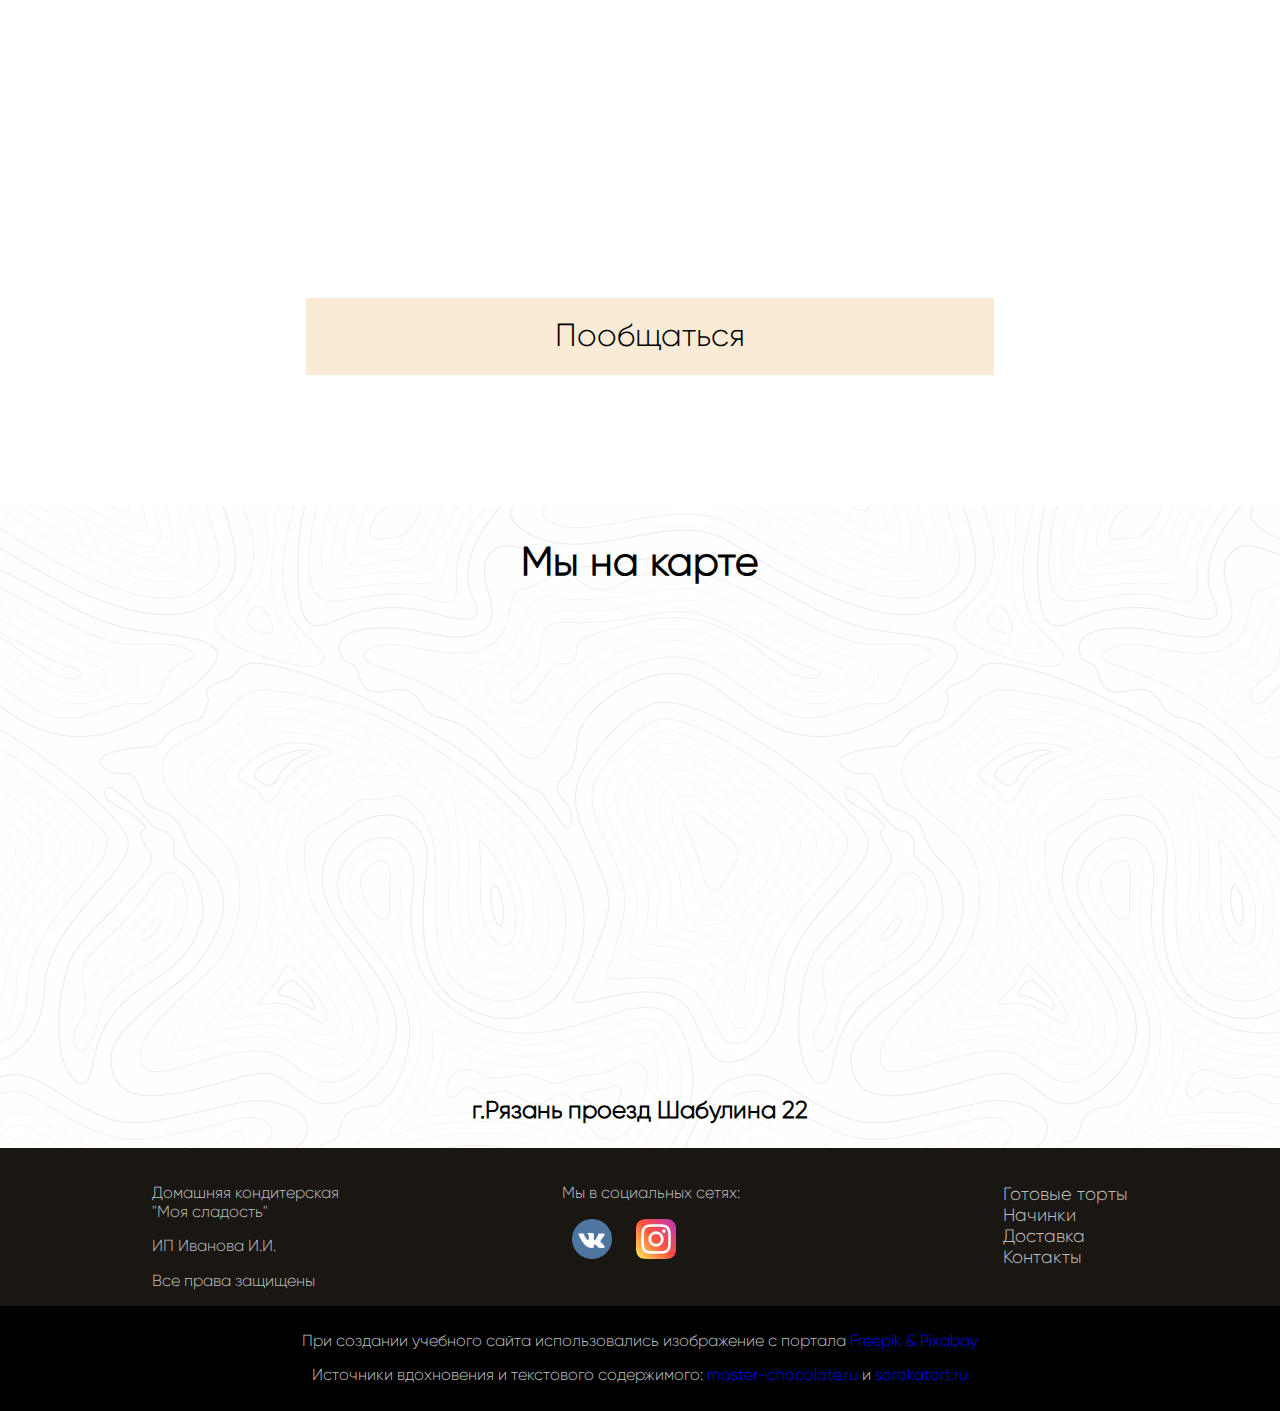
==== commit 9234e95a: "media query" ====
--- a/index.html
+++ b/index.html
@@ -30,7 +30,7 @@
 
 
     <!-- Секция для главного рекламного баннера -->
-    <section class="banner">
+    <section class="banner first">
         <div class="content">
                 <h1>Домашняя кондитерская</h1>
                 <h2>Сделано ❤️ с любовью</h2>
@@ -144,7 +144,7 @@
             <a href="tel:+79991234567">
                 <h3>+7 (999) 123-45-67</h3>
             </a>
-            <h4>... или оставь свой номер и мы перезвоним</h4>
+            <h4>или оставь свой номер и мы перезвоним</h4>
             <form action="answer.html">
             <div class="form_contact">
                 <input type="text" 
--- a/assets/styles/style.css
+++ b/assets/styles/style.css
@@ -1,7 +1,6 @@
-/* * {
-    box-sizing: border-box;
-} */
-
+/* Свернуть всё vscode: Cmnd+K Cmnd+0 */
+/* #region НАЗВАНИЕ_СЕКЦИИ */   /* #endregion */
+/* #region MAIN */
 @font-face {
     font-family: 'Gilroy';
     src: url('../fonts/Gilroy/Gilroy-Light.otf');
@@ -9,6 +8,10 @@
     font-style: normal;
 }
 
+* {
+    box-sizing: border-box;
+}
+
 body {
     font-family: 'Gilroy', sans-serif;
     padding: 0;
@@ -21,6 +24,12 @@
 
 a {
     text-decoration: none;
+}
+
+
+a:hover {
+    text-decoration: underline;
+  
 }
 
 .container {
@@ -28,9 +37,8 @@
     width: 100%;
     max-width: 1200px;
     margin: auto;
-    padding: 20px
-}
-
+}
+/* #endregion */
 
 
 /* #region HEADER */
@@ -125,12 +133,13 @@
 
 .select {
     margin-top: 150px;
-    margin-bottom: 100px;
+    margin-bottom: 40px;
     min-height: 500px;
     display: flex;
     justify-content: center;
     align-items: center;
     text-align: center;
+    margin-top: 0px;
 }
 
 .select .content {
@@ -222,6 +231,11 @@
 /* #endregion */
 
 /* #region REVIEWS */
+
+.reviews .container {
+    margin-top: 40px;
+    margin-bottom: 40px;
+}
 
 .reviews .content {
     display: flex;
@@ -265,7 +279,7 @@
 
 /* #region FEEDBACK */
 
-input[type=checkbox] {
+/* input[type=checkbox] {
     position: relative;
       cursor: pointer;
 }
@@ -302,7 +316,38 @@
     position: absolute;
     top: -6px;
     left: 17px;
-}
+} */
+
+input[type=checkbox] {
+    appearance: none;
+    position: relative;
+    min-height: 2rem;
+    width: 2rem;
+    margin-right: 1rem;
+    margin-bottom: 0;
+}
+
+input[type=checkbox]::before {
+    visibility: hidden;
+    position: absolute;
+    content: "\2714";
+    color: #fcfbfa;
+    font-size: 2.2rem;
+    left: 0;
+    top:-5px;
+}
+
+#feedback > div > form > div.form_submit > label {
+    top: -25px;
+    position: relative;
+}
+
+.feedback form .form_submit input[type="checkbox"]:checked::before {
+    visibility: visible;
+    top: 1px;
+    left: 5px;
+}
+
 input[type=submit] {
     cursor: pointer;
    
@@ -384,10 +429,25 @@
 
 }
 #feedback > div > a > h3 {
-    color: rgb(231, 150, 0);
+    color: rgb(255 227 176);
     font-size: 42px;
     margin: 5px auto;
 }
+
+
+.feedback form .form_download input[type='file'] {
+    display: none;
+}
+
+.feedback form .form_download label[for='download'] {
+    text-decoration: underline;
+    font-weight: 900;
+}
+.feedback form .form_download label[for='download']:hover {
+    cursor: pointer;
+}
+
+
 
 /* #endregion */
 
@@ -471,7 +531,8 @@
 
 /* #endregion */
 
-/* Страница Начинки */
+
+/* #region Страница Начинки */
 
 section.filling-section .content{
     display: flex;
@@ -482,4 +543,62 @@
 section.filling-section .content h2 {
     width: 100%;
     text-align: center;
-}+}
+
+.filling img {
+    border-radius: 50%;
+    margin-bottom: 1rem;
+    filter: sepia(60%);
+}
+
+.filling img:hover {
+    filter: sepia(0%);
+}
+
+.filling figcaption {
+    text-align: center;
+    font-size: larger;
+}
+
+
+/* #endregion */
+
+
+/* #region Страница Готовые торты */ 
+
+.cakes .content {
+    display: flex;
+    flex-wrap: wrap;
+    justify-content: space-around;
+}
+
+.cake {
+    background-color: bisque;
+    box-shadow: 0 14px 28px rgba(0,0,0,0.25), 0 10px 10px rgba(0,0,0,0.22);
+    max-width: 400px;
+    border-radius: 25px;
+    padding: 15px;
+    margin: 25px;
+}
+
+.cake img {
+max-width: 100%;
+}
+
+.cake a {
+    display: block;
+    text-align: center;
+    color: rgb(255, 255, 255);
+    text-decoration: none;
+    font-size: large;
+    font-weight: 500;
+    padding: 15px;
+    border-radius: 25px;
+    margin: 5px 20px;
+    max-width: 100%;
+    background-color: #ef3d1e;
+}
+
+/* #endregion */
+
+
--- a/assets/styles/mobile.css
+++ b/assets/styles/mobile.css
@@ -70,4 +70,29 @@
         width: 80%;
     }
 
+}
+
+/* #region НАЗВАНИЕ_СЕКЦИИ */   /* #endregion */
+
+@media (min-width: 768px) {
+    header a {font-size: 1,2rem;}
+    header img.logo {width: 8vw;}
+}
+
+@media (min-width:1024px) {
+    header a {font-size: 1.5rem;}
+    header img.logo {width:6vw}
+}
+
+@media (min-width: 1440px) {
+    header a {font-size: 2rem}
+    header .logo {width:4vw}
+}
+
+
+/* Edet verstka */
+@media (min-width:590px) {
+    .banner.first {min-height: 30vh;}
+    .banner h1 {font-size: 3rem;}
+    .banner h2 {font-size: 1.5rem;}
 }